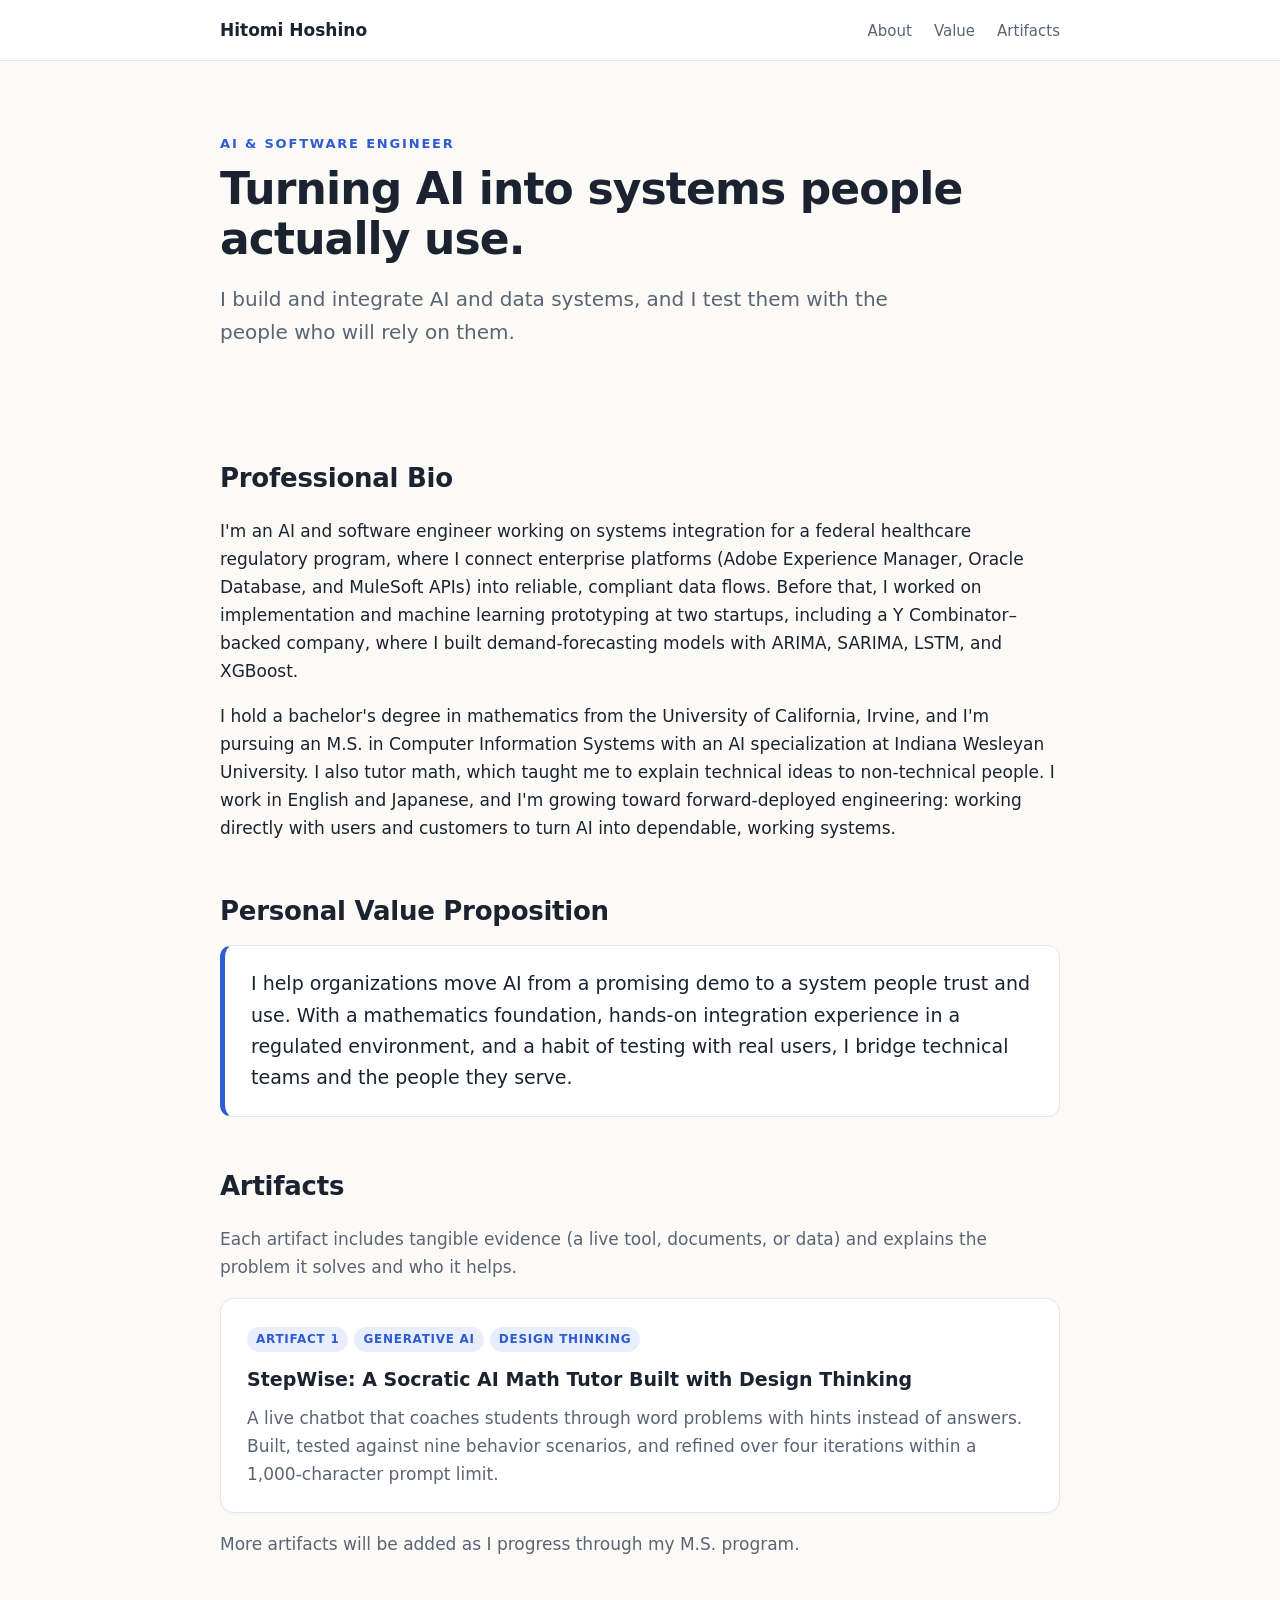
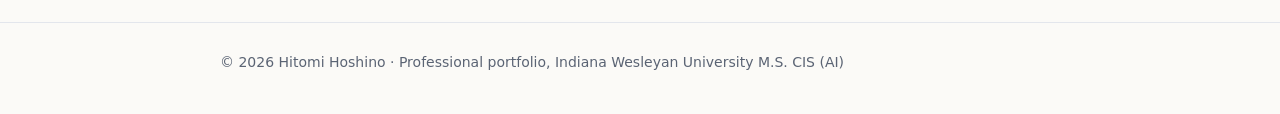
==== index.html @ 3ee8d45a "Add files via upload" ====
<!doctype html>
<html lang="en">
<head>
<meta charset="utf-8">
<meta name="viewport" content="width=device-width, initial-scale=1">
<title>Hitomi Hoshino | AI Engineer Portfolio</title>
<meta name="description" content="Portfolio of Hitomi Hoshino, AI and software engineer: applied AI, systems integration, and user-tested AI tools.">
<link rel="stylesheet" href="style.css">
</head>
<body>
<nav><div class="wrap"><a class="name" href="index.html">Hitomi Hoshino</a><div class="links"><a href="#about">About</a><a href="#value">Value</a><a href="#artifacts">Artifacts</a></div></div></nav>

<header class="hero"><div class="wrap">
  <div class="kicker">AI &amp; Software Engineer</div>
  <h1>Turning AI into systems people actually use.</h1>
  <p class="lead">I build and integrate AI and data systems, and I test them with the people who will rely on them.</p>
</div></header>

<main class="wrap">
<section id="about">
  <h2>Professional Bio</h2>
  <p>I'm an AI and software engineer working on systems integration for a federal healthcare regulatory program, where I connect enterprise platforms (Adobe Experience Manager, Oracle Database, and MuleSoft APIs) into reliable, compliant data flows. Before that, I worked on implementation and machine learning prototyping at two startups, including a Y Combinator–backed company, where I built demand-forecasting models with ARIMA, SARIMA, LSTM, and XGBoost.</p>
  <p>I hold a bachelor's degree in mathematics from the University of California, Irvine, and I'm pursuing an M.S. in Computer Information Systems with an AI specialization at Indiana Wesleyan University. I also tutor math, which taught me to explain technical ideas to non-technical people. I work in English and Japanese, and I'm growing toward forward-deployed engineering: working directly with users and customers to turn AI into dependable, working systems.</p>
</section>

<section id="value">
  <h2>Personal Value Proposition</h2>
  <p class="pvp">I help organizations move AI from a promising demo to a system people trust and use. With a mathematics foundation, hands-on integration experience in a regulated environment, and a habit of testing with real users, I bridge technical teams and the people they serve.</p>
</section>

<section id="artifacts">
  <h2>Artifacts</h2>
  <p class="muted">Each artifact includes tangible evidence (a live tool, documents, or data) and explains the problem it solves and who it helps.</p>
  <a class="card artifact-card" href="stepwise.html">
    <span class="tag">Artifact 1</span><span class="tag">Generative AI</span><span class="tag">Design Thinking</span>
    <h3 style="margin-top:12px">StepWise: A Socratic AI Math Tutor Built with Design Thinking</h3>
    <p class="muted" style="margin:0">A live chatbot that coaches students through word problems with hints instead of answers. Built, tested against nine behavior scenarios, and refined over four iterations within a 1,000-character prompt limit.</p>
  </a>
  <p class="muted">More artifacts will be added as I progress through my M.S. program.</p>
</section>
</main>

<footer><div class="wrap">© 2026 Hitomi Hoshino · Professional portfolio, Indiana Wesleyan University M.S. CIS (AI)</div></footer>
</body>
</html>
---- style.css ----
:root{--ink:#1b2230;--muted:#5b6474;--line:#e3e6ec;--bg:#fbfaf7;--card:#ffffff;--accent:#2f5bd3;--accent-soft:#e9eefc;--ok:#1f8a5b;--warn:#b7791f;--bad:#c0392b}
*{box-sizing:border-box}
html{scroll-behavior:smooth}
body{margin:0;font-family:"Inter","Segoe UI",system-ui,-apple-system,Helvetica,Arial,sans-serif;color:var(--ink);background:var(--bg);line-height:1.65;font-size:17px}
a{color:var(--accent)}
.wrap{max-width:880px;margin:0 auto;padding:0 20px}
nav{border-bottom:1px solid var(--line);background:#fff;position:sticky;top:0;z-index:5}
nav .wrap{display:flex;justify-content:space-between;align-items:center;height:60px}
nav .name{font-weight:700;text-decoration:none;color:var(--ink)}
nav .links a{margin-left:22px;text-decoration:none;color:var(--muted);font-size:15px}
nav .links a:hover{color:var(--accent)}
header.hero{padding:72px 0 40px}
.kicker{font-size:13px;letter-spacing:.14em;text-transform:uppercase;color:var(--accent);font-weight:700}
h1{font-size:44px;line-height:1.12;margin:10px 0 14px;letter-spacing:-.02em}
h2{font-size:26px;margin:48px 0 12px;letter-spacing:-.01em}
h3{font-size:19px;margin:28px 0 8px}
.lead{font-size:20px;color:var(--muted);max-width:720px}
.pvp{background:var(--card);border:1px solid var(--line);border-left:5px solid var(--accent);border-radius:12px;padding:22px 26px;font-size:19px;margin:8px 0 0}
.card{background:var(--card);border:1px solid var(--line);border-radius:14px;padding:24px 26px;margin:16px 0;box-shadow:0 1px 3px rgba(20,30,50,.04)}
.artifact-card{display:block;text-decoration:none;color:inherit;transition:border-color .15s,transform .15s}
.artifact-card:hover{border-color:var(--accent);transform:translateY(-2px)}
.tag{display:inline-block;font-size:12px;font-weight:700;letter-spacing:.06em;text-transform:uppercase;background:var(--accent-soft);color:var(--accent);padding:3px 9px;border-radius:999px;margin-right:6px}
.muted{color:var(--muted)}
.btns{display:flex;flex-wrap:wrap;gap:12px;margin:20px 0}
.btn{display:inline-block;padding:11px 18px;border-radius:10px;text-decoration:none;font-weight:600;font-size:15px;border:1px solid var(--accent)}
.btn.primary{background:var(--accent);color:#fff}
.btn.secondary{background:#fff;color:var(--accent)}
.toc{font-size:15px;color:var(--muted);display:flex;flex-wrap:wrap;gap:6px 16px}
.toc a{color:var(--muted);text-decoration:none;white-space:nowrap}
.toc a:hover{color:var(--accent)}
section{scroll-margin-top:76px}
table{width:100%;border-collapse:collapse;font-size:15px;margin:12px 0;background:#fff}
th,td{border:1px solid var(--line);padding:9px 11px;text-align:left;vertical-align:top}
th{background:#f3f5f9;font-weight:600}
.table-wrap{overflow-x:auto}
.pass{color:var(--ok);font-weight:600}.partial{color:var(--warn);font-weight:600}.fail{color:var(--bad);font-weight:600}
.chat{background:#fff;border:1px solid var(--line);border-radius:14px;padding:18px;margin:14px 0}
.chat .label{font-size:13px;color:var(--muted);margin-bottom:10px}
.msg{max-width:85%;padding:10px 14px;border-radius:14px;margin:8px 0;font-size:15.5px}
.msg.student{background:#eef1f5;margin-left:auto;border-bottom-right-radius:4px}
.msg.bot{background:var(--accent-soft);border-bottom-left-radius:4px}
.msg b{display:block;font-size:12px;color:var(--muted);font-weight:600;margin-bottom:2px}
.steps{counter-reset:s;list-style:none;padding:0}
.steps li{counter-increment:s;position:relative;padding:0 0 14px 46px}
.steps li:before{content:counter(s);position:absolute;left:0;top:0;width:30px;height:30px;border-radius:50%;background:var(--accent);color:#fff;font-weight:700;font-size:14px;display:flex;align-items:center;justify-content:center}
pre{background:#f3f5f9;border:1px solid var(--line);border-radius:10px;padding:14px;white-space:pre-wrap;font-size:13.5px;line-height:1.5}
footer{border-top:1px solid var(--line);margin-top:64px;padding:28px 0 40px;color:var(--muted);font-size:14px}
@media (max-width:640px){h1{font-size:34px}nav .links a{margin-left:14px}.msg{max-width:100%}header.hero{padding:48px 0 28px}}
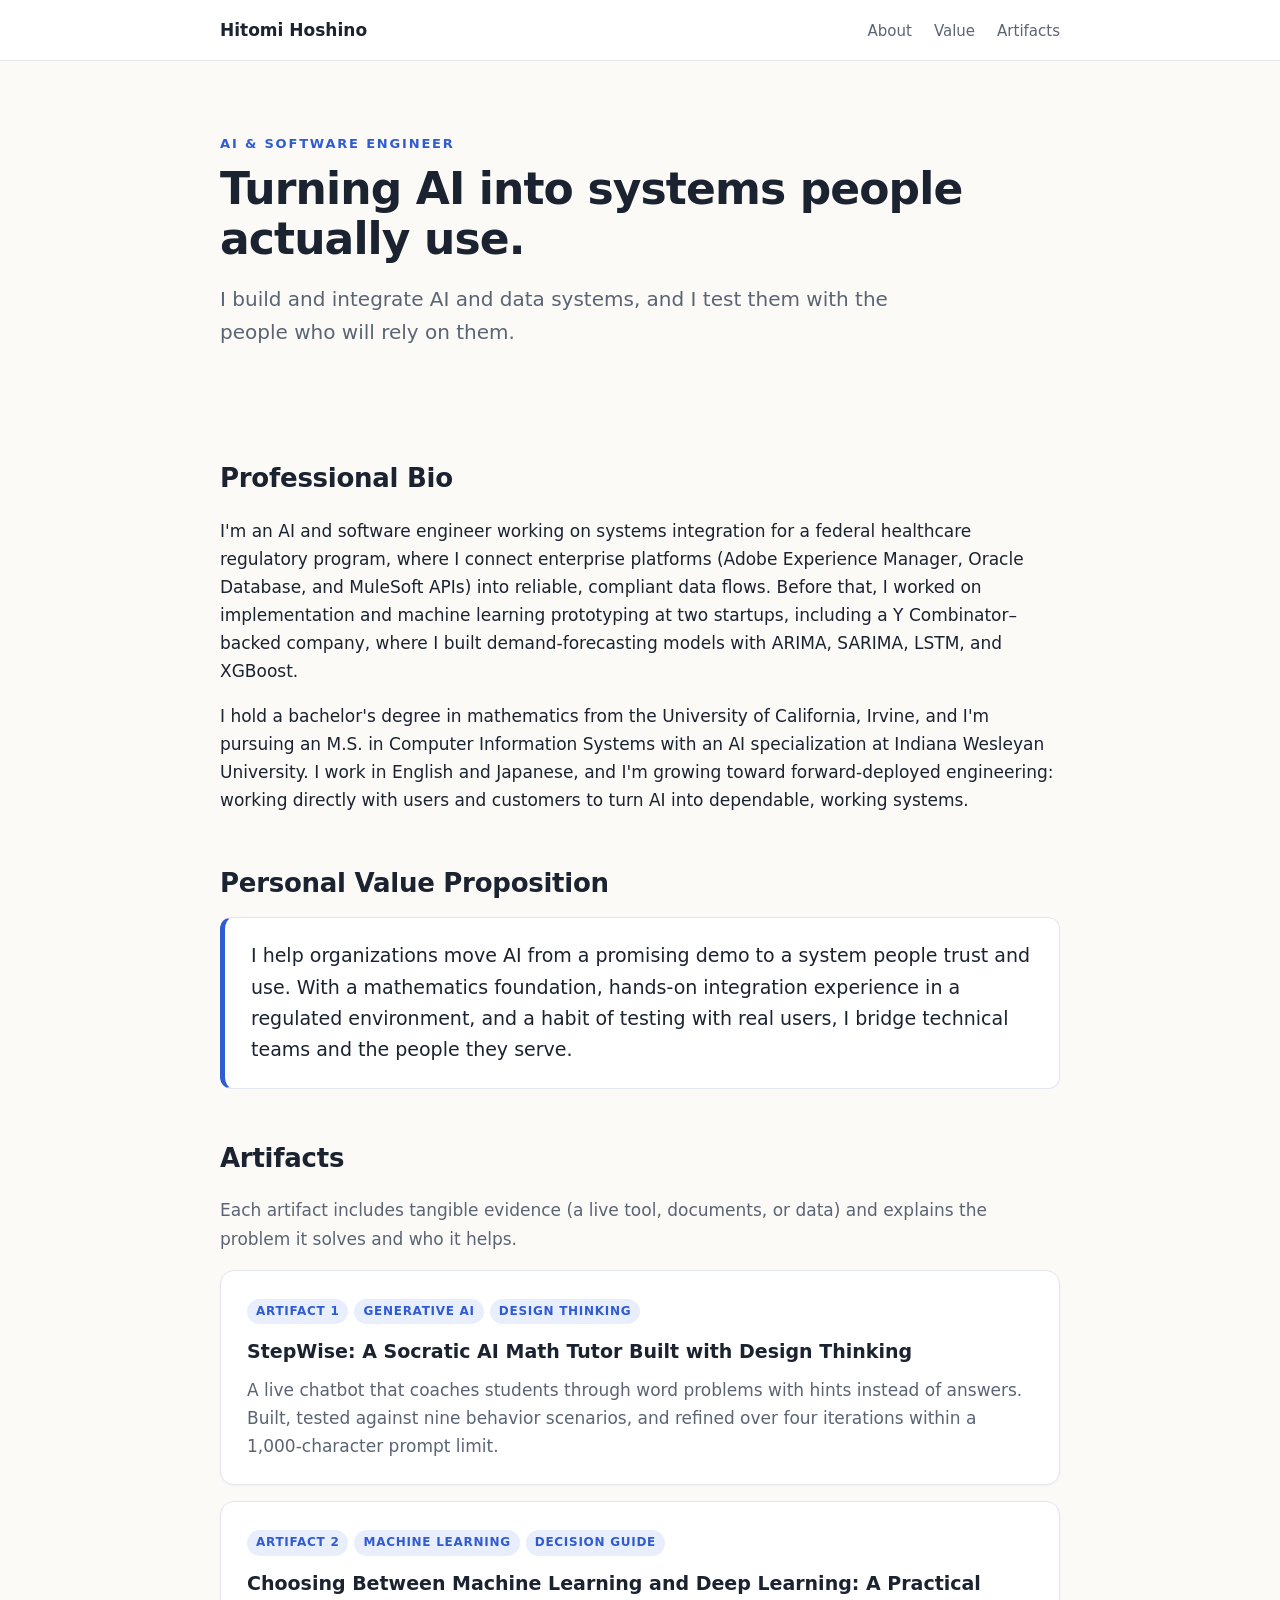
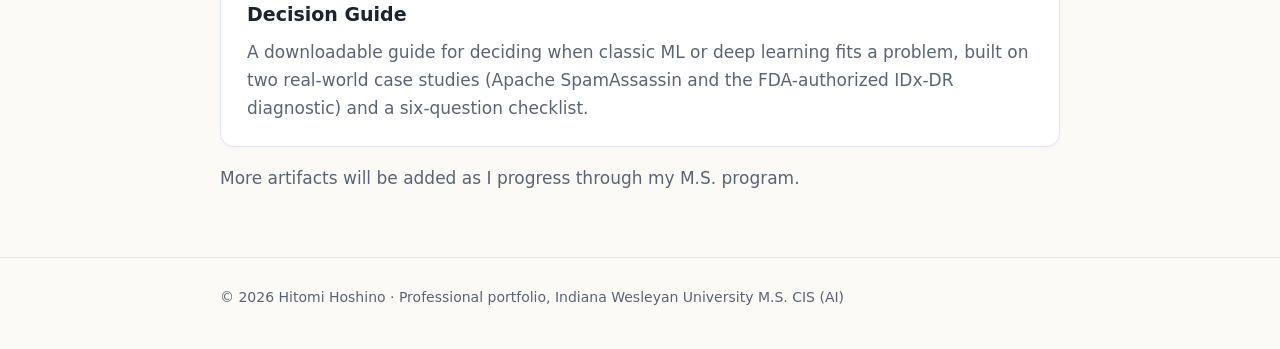
==== commit a3b02ace: "Add Artifact 2 (ML vs DL decision guide) and update bio" ====
--- a/index.html
+++ b/index.html
@@ -20,7 +20,7 @@
 <section id="about">
   <h2>Professional Bio</h2>
   <p>I'm an AI and software engineer working on systems integration for a federal healthcare regulatory program, where I connect enterprise platforms (Adobe Experience Manager, Oracle Database, and MuleSoft APIs) into reliable, compliant data flows. Before that, I worked on implementation and machine learning prototyping at two startups, including a Y Combinator–backed company, where I built demand-forecasting models with ARIMA, SARIMA, LSTM, and XGBoost.</p>
-  <p>I hold a bachelor's degree in mathematics from the University of California, Irvine, and I'm pursuing an M.S. in Computer Information Systems with an AI specialization at Indiana Wesleyan University. I also tutor math, which taught me to explain technical ideas to non-technical people. I work in English and Japanese, and I'm growing toward forward-deployed engineering: working directly with users and customers to turn AI into dependable, working systems.</p>
+  <p>I hold a bachelor's degree in mathematics from the University of California, Irvine, and I'm pursuing an M.S. in Computer Information Systems with an AI specialization at Indiana Wesleyan University. I work in English and Japanese, and I'm growing toward forward-deployed engineering: working directly with users and customers to turn AI into dependable, working systems.</p>
 </section>
 
 <section id="value">
@@ -36,6 +36,11 @@
     <h3 style="margin-top:12px">StepWise: A Socratic AI Math Tutor Built with Design Thinking</h3>
     <p class="muted" style="margin:0">A live chatbot that coaches students through word problems with hints instead of answers. Built, tested against nine behavior scenarios, and refined over four iterations within a 1,000-character prompt limit.</p>
   </a>
+  <a class="card artifact-card" href="ml-vs-dl.html">
+    <span class="tag">Artifact 2</span><span class="tag">Machine Learning</span><span class="tag">Decision Guide</span>
+    <h3 style="margin-top:12px">Choosing Between Machine Learning and Deep Learning: A Practical Decision Guide</h3>
+    <p class="muted" style="margin:0">A downloadable guide for deciding when classic ML or deep learning fits a problem, built on two real-world case studies (Apache SpamAssassin and the FDA-authorized IDx-DR diagnostic) and a six-question checklist.</p>
+  </a>
   <p class="muted">More artifacts will be added as I progress through my M.S. program.</p>
 </section>
 </main>
--- a/style.css
+++ b/style.css
@@ -46,3 +46,4 @@
 pre{background:#f3f5f9;border:1px solid var(--line);border-radius:10px;padding:14px;white-space:pre-wrap;font-size:13.5px;line-height:1.5}
 footer{border-top:1px solid var(--line);margin-top:64px;padding:28px 0 40px;color:var(--muted);font-size:14px}
 @media (max-width:640px){h1{font-size:34px}nav .links a{margin-left:14px}.msg{max-width:100%}header.hero{padding:48px 0 28px}}
+#references li{overflow-wrap:anywhere}
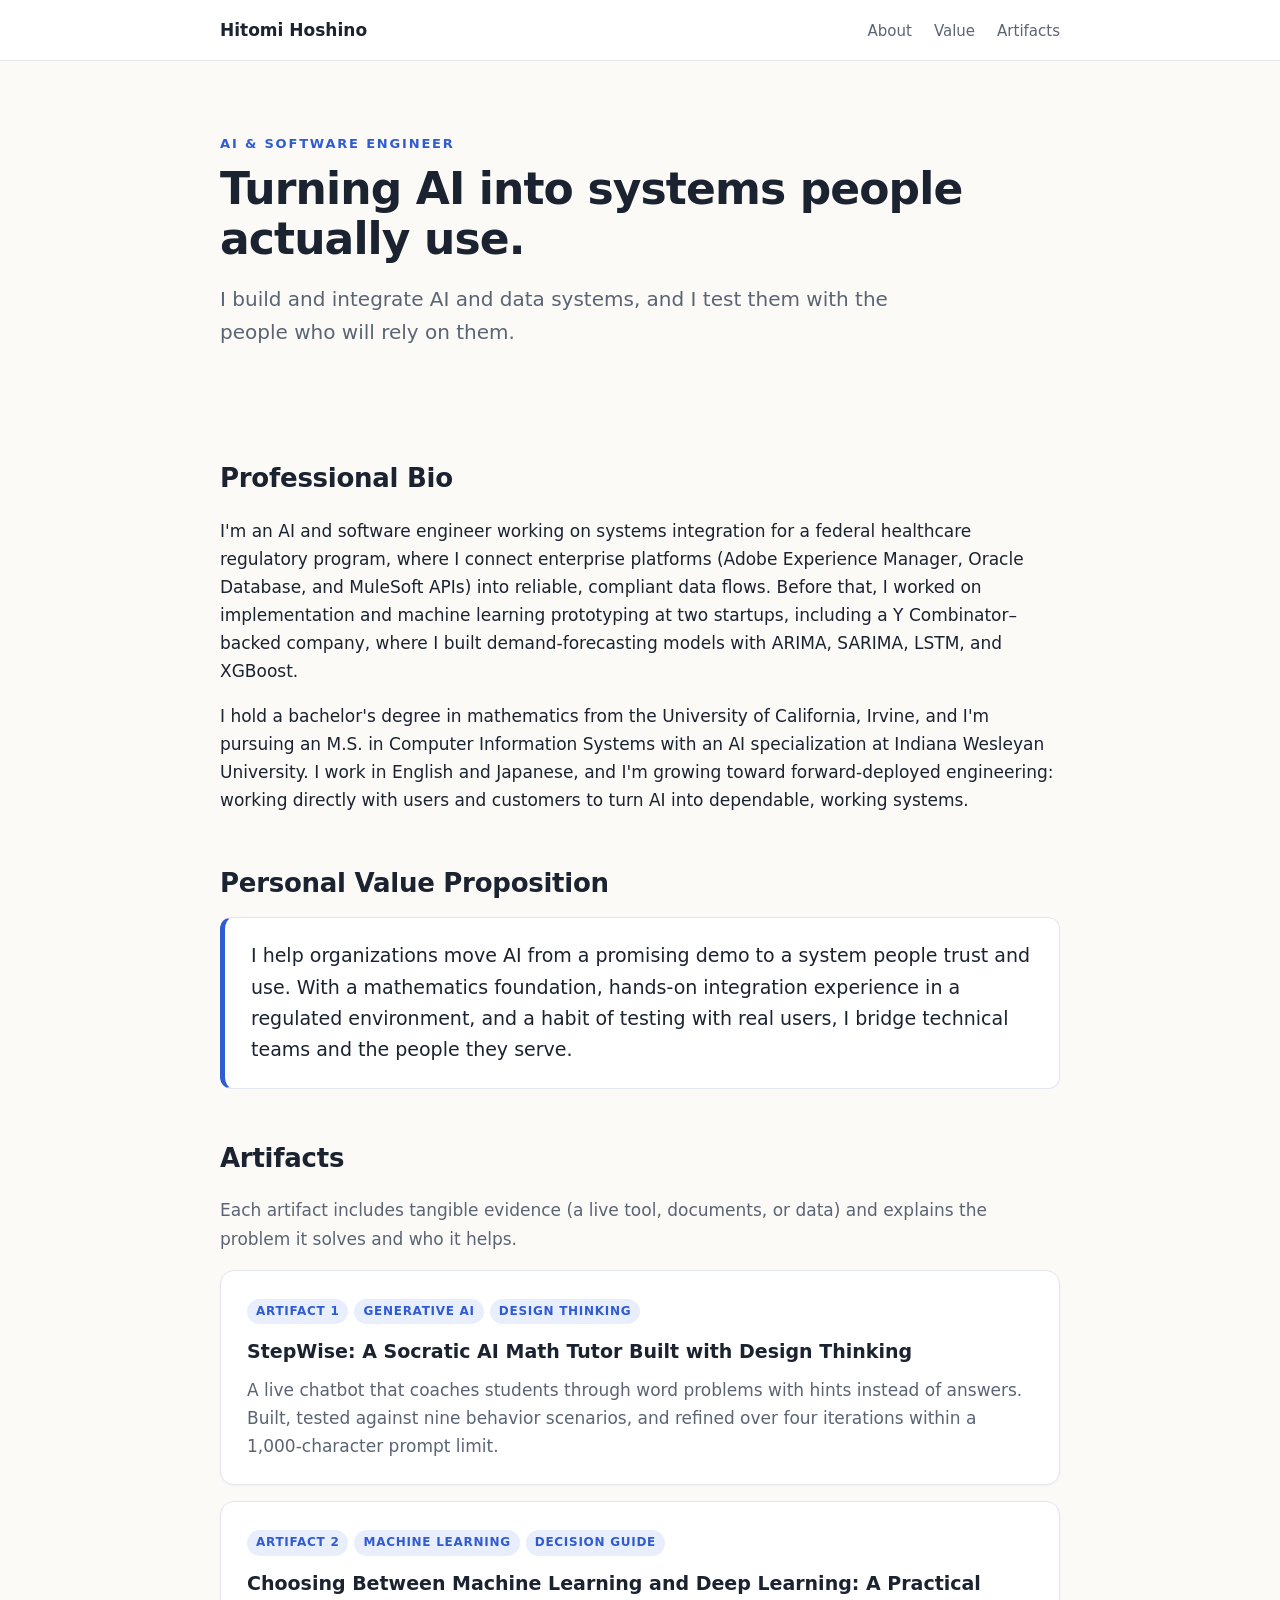
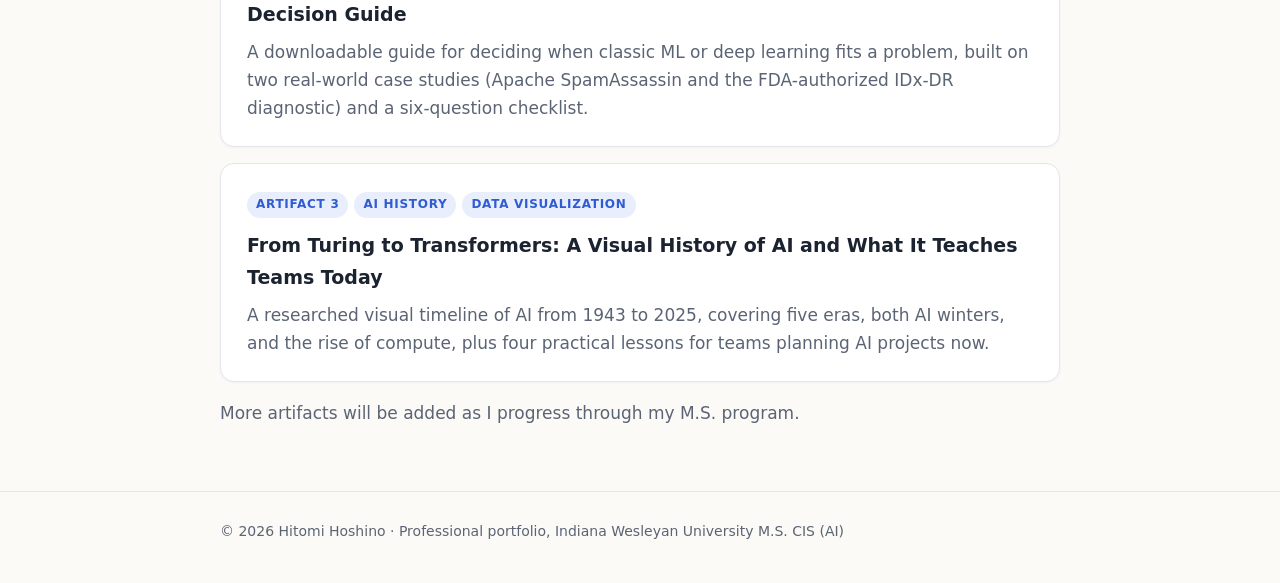
==== commit b97bb6ef: "Add Artifact 3: AI history timeline" ====
--- a/index.html
+++ b/index.html
@@ -41,6 +41,11 @@
     <h3 style="margin-top:12px">Choosing Between Machine Learning and Deep Learning: A Practical Decision Guide</h3>
     <p class="muted" style="margin:0">A downloadable guide for deciding when classic ML or deep learning fits a problem, built on two real-world case studies (Apache SpamAssassin and the FDA-authorized IDx-DR diagnostic) and a six-question checklist.</p>
   </a>
+  <a class="card artifact-card" href="ai-timeline.html">
+    <span class="tag">Artifact 3</span><span class="tag">AI History</span><span class="tag">Data Visualization</span>
+    <h3 style="margin-top:12px">From Turing to Transformers: A Visual History of AI and What It Teaches Teams Today</h3>
+    <p class="muted" style="margin:0">A researched visual timeline of AI from 1943 to 2025, covering five eras, both AI winters, and the rise of compute, plus four practical lessons for teams planning AI projects now.</p>
+  </a>
   <p class="muted">More artifacts will be added as I progress through my M.S. program.</p>
 </section>
 </main>
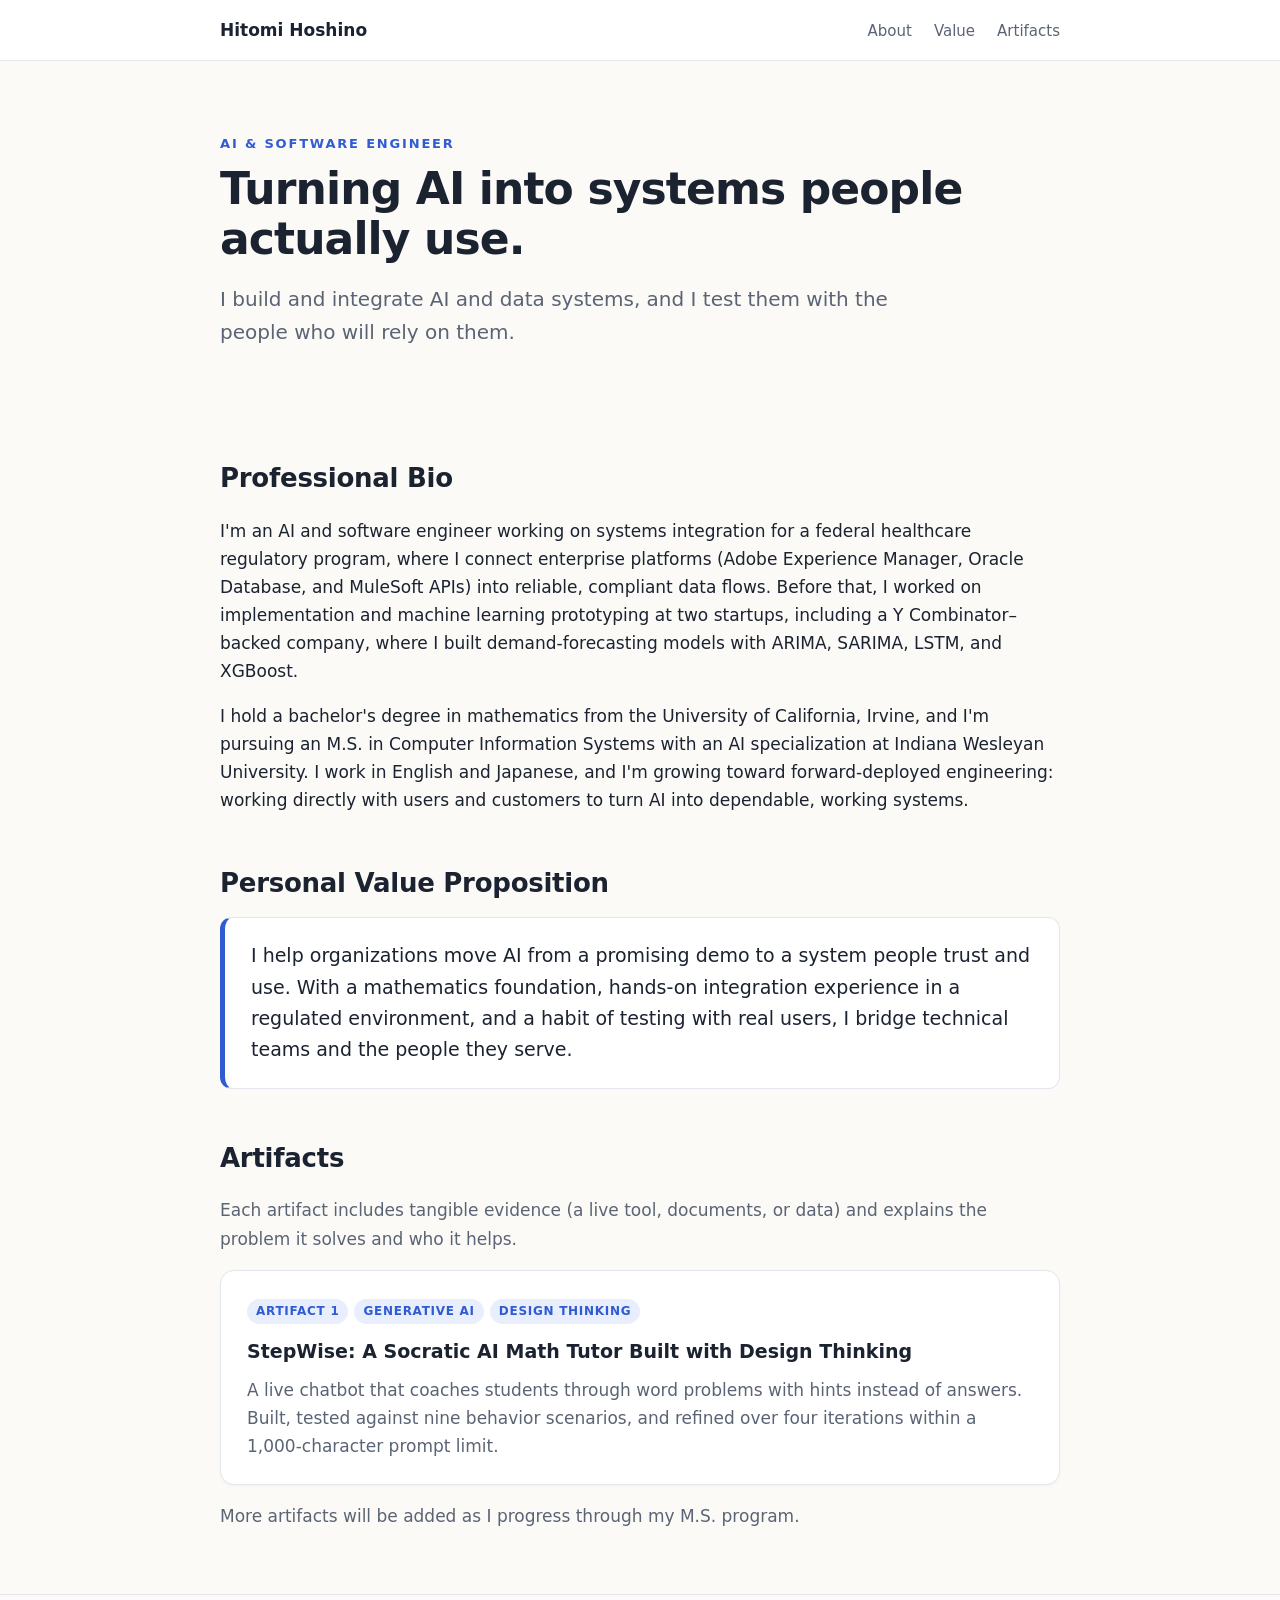
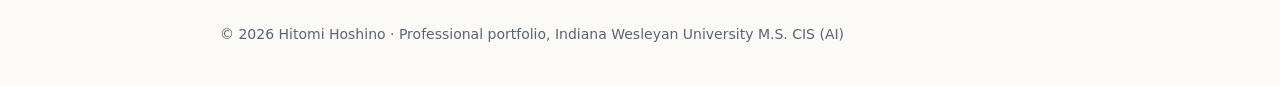
==== commit 604ff2fb: "Keep only StepWise on home page" ====
--- a/index.html
+++ b/index.html
@@ -36,16 +36,6 @@
     <h3 style="margin-top:12px">StepWise: A Socratic AI Math Tutor Built with Design Thinking</h3>
     <p class="muted" style="margin:0">A live chatbot that coaches students through word problems with hints instead of answers. Built, tested against nine behavior scenarios, and refined over four iterations within a 1,000-character prompt limit.</p>
   </a>
-  <a class="card artifact-card" href="ml-vs-dl.html">
-    <span class="tag">Artifact 2</span><span class="tag">Machine Learning</span><span class="tag">Decision Guide</span>
-    <h3 style="margin-top:12px">Choosing Between Machine Learning and Deep Learning: A Practical Decision Guide</h3>
-    <p class="muted" style="margin:0">A downloadable guide for deciding when classic ML or deep learning fits a problem, built on two real-world case studies (Apache SpamAssassin and the FDA-authorized IDx-DR diagnostic) and a six-question checklist.</p>
-  </a>
-  <a class="card artifact-card" href="ai-timeline.html">
-    <span class="tag">Artifact 3</span><span class="tag">AI History</span><span class="tag">Data Visualization</span>
-    <h3 style="margin-top:12px">From Turing to Transformers: A Visual History of AI and What It Teaches Teams Today</h3>
-    <p class="muted" style="margin:0">A researched visual timeline of AI from 1943 to 2025, covering five eras, both AI winters, and the rise of compute, plus four practical lessons for teams planning AI projects now.</p>
-  </a>
   <p class="muted">More artifacts will be added as I progress through my M.S. program.</p>
 </section>
 </main>
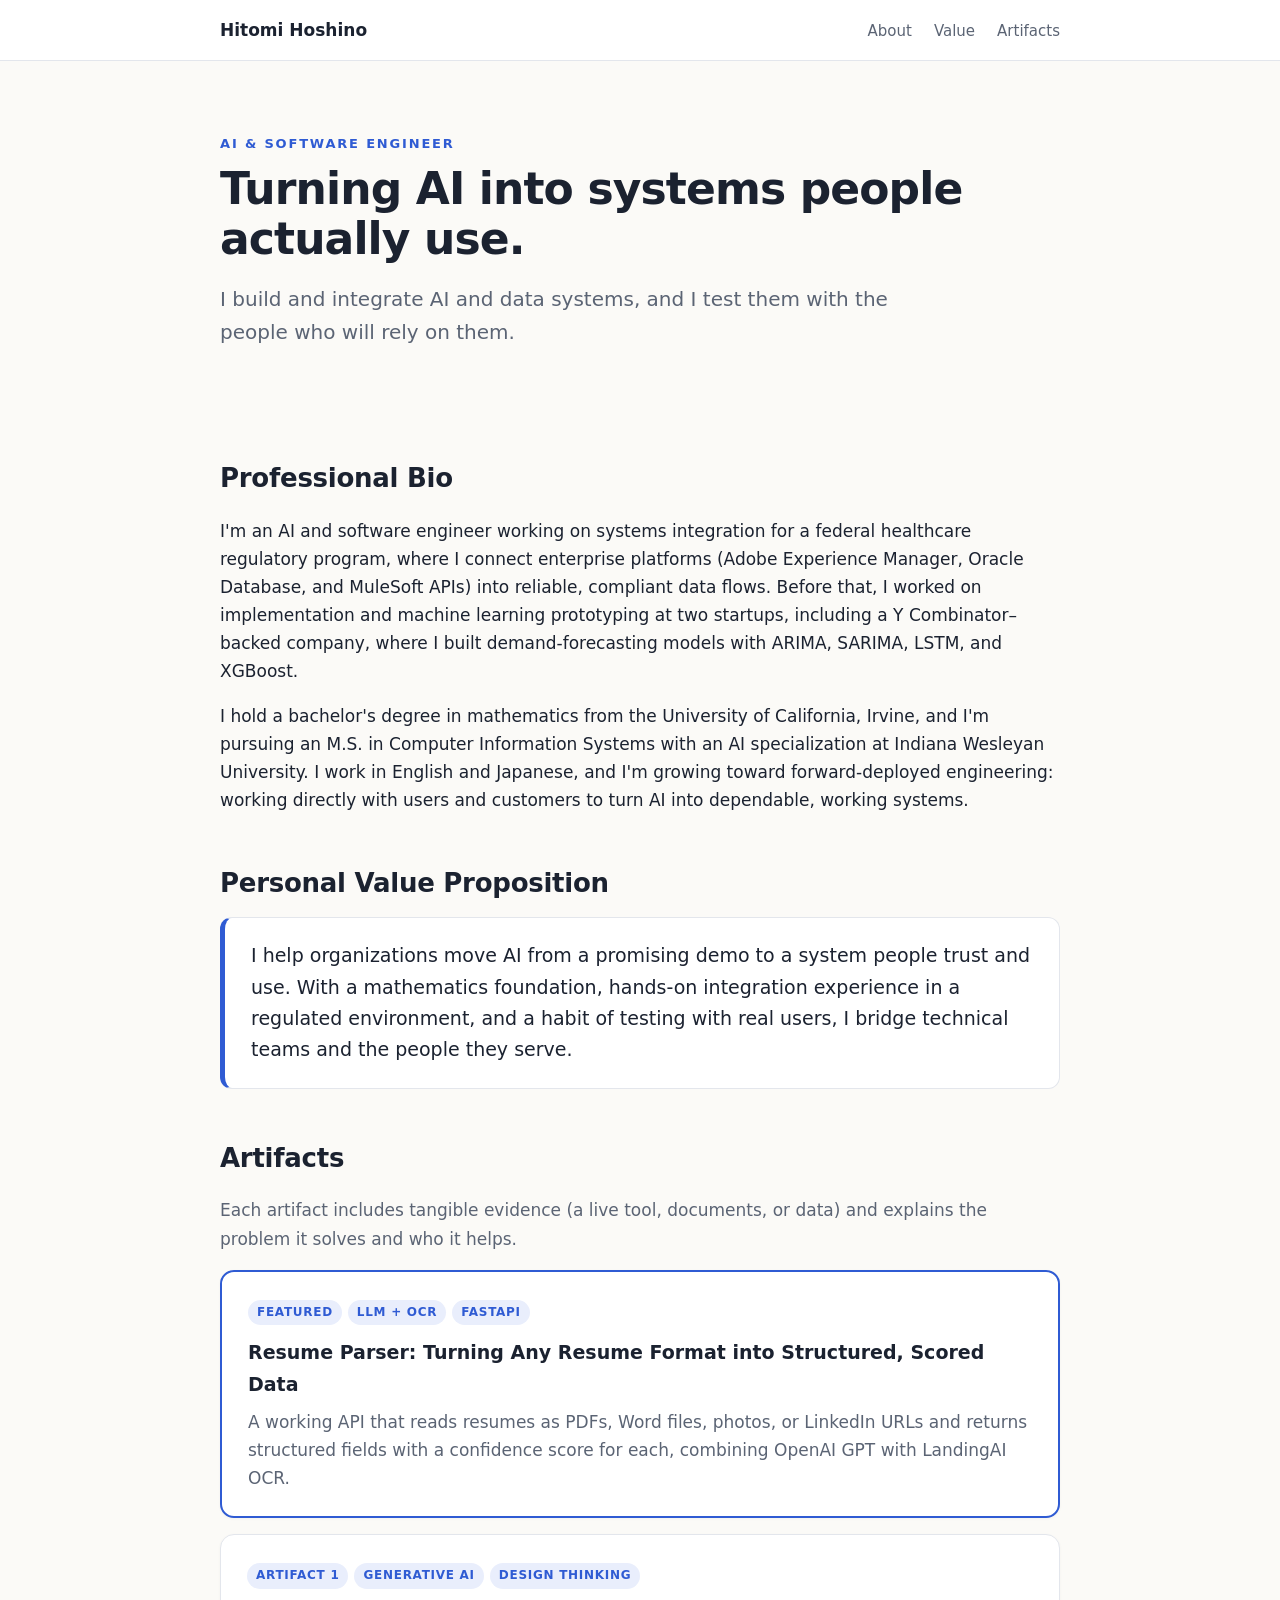
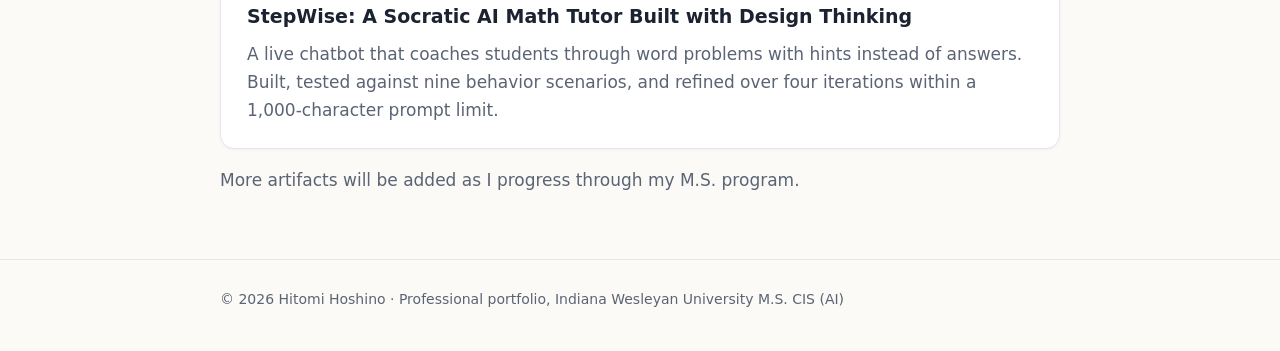
==== commit bb829cd2: "Add Resume Parser as featured project" ====
--- a/index.html
+++ b/index.html
@@ -31,6 +31,11 @@
 <section id="artifacts">
   <h2>Artifacts</h2>
   <p class="muted">Each artifact includes tangible evidence (a live tool, documents, or data) and explains the problem it solves and who it helps.</p>
+  <a class="card artifact-card" href="resume-parser.html" style="border:2px solid var(--accent)">
+    <span class="tag">Featured</span><span class="tag">LLM + OCR</span><span class="tag">FastAPI</span>
+    <h3 style="margin-top:12px">Resume Parser: Turning Any Resume Format into Structured, Scored Data</h3>
+    <p class="muted" style="margin:0">A working API that reads resumes as PDFs, Word files, photos, or LinkedIn URLs and returns structured fields with a confidence score for each, combining OpenAI GPT with LandingAI OCR.</p>
+  </a>
   <a class="card artifact-card" href="stepwise.html">
     <span class="tag">Artifact 1</span><span class="tag">Generative AI</span><span class="tag">Design Thinking</span>
     <h3 style="margin-top:12px">StepWise: A Socratic AI Math Tutor Built with Design Thinking</h3>
--- a/style.css
+++ b/style.css
@@ -47,3 +47,11 @@
 footer{border-top:1px solid var(--line);margin-top:64px;padding:28px 0 40px;color:var(--muted);font-size:14px}
 @media (max-width:640px){h1{font-size:34px}nav .links a{margin-left:14px}.msg{max-width:100%}header.hero{padding:48px 0 28px}}
 #references li{overflow-wrap:anywhere}
+.flow{display:flex;flex-wrap:wrap;align-items:stretch;gap:8px;margin:18px 0}
+.flow .node{flex:1 1 0;min-width:110px;background:var(--card);border:1px solid var(--line);border-radius:10px;padding:12px;font-size:14px}
+.flow .node b{display:block;color:var(--accent);margin-bottom:4px}
+.flow .arrow{align-self:center;color:var(--muted);font-weight:700}
+pre{background:#0f1720;color:#e6edf3;padding:16px;border-radius:10px;overflow-x:auto;font-size:13px;line-height:1.5}
+code{font-family:ui-monospace,SFMono-Regular,Menlo,monospace}
+p code,li code,td code{background:var(--accent-soft);padding:1px 6px;border-radius:4px;font-size:.9em}
+@media(max-width:640px){.flow .arrow{display:none}.flow .node{flex:1 1 100%}}
